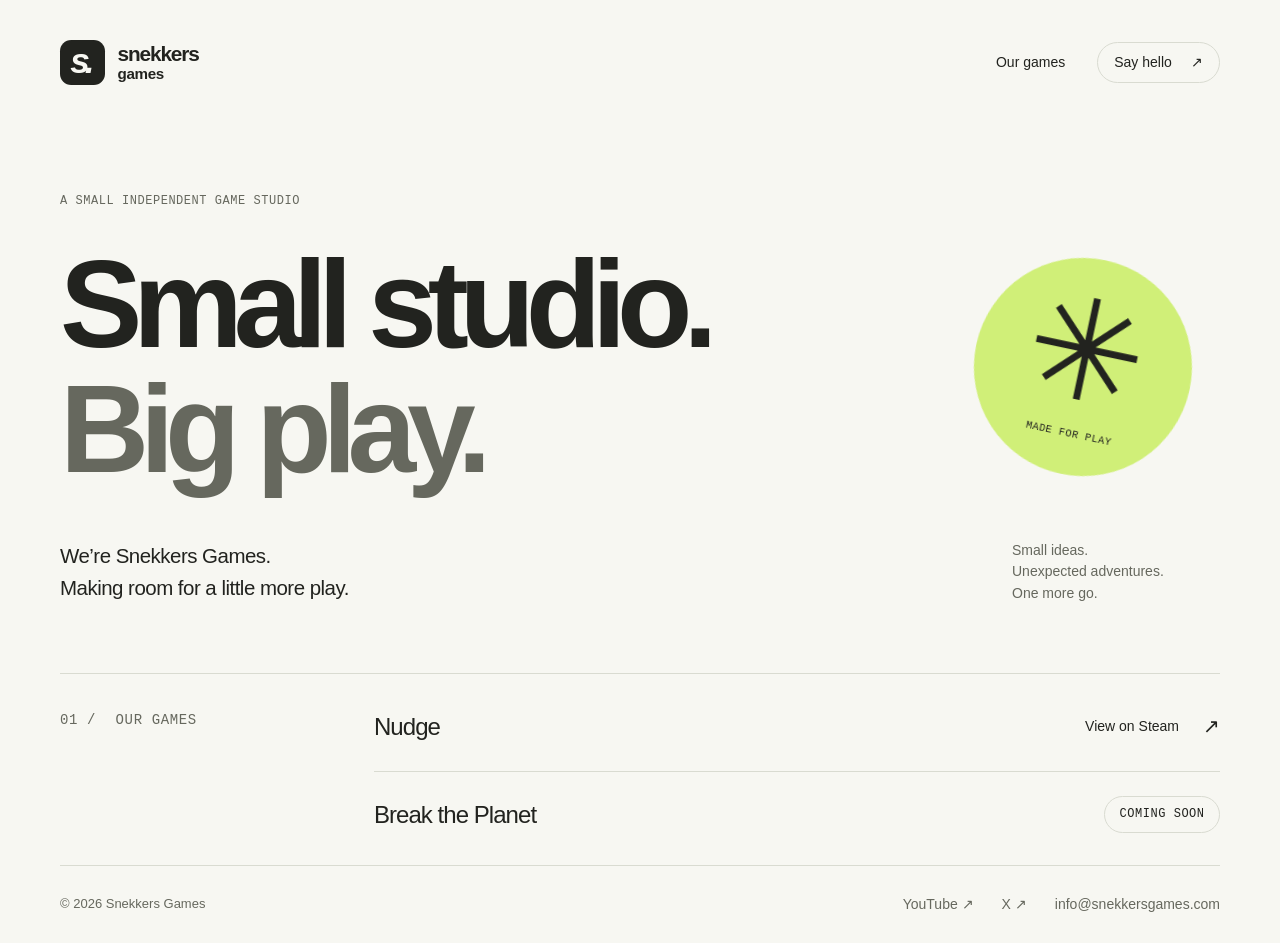
==== index.html @ 63e982f3 "Add Snekkers Games landing page" ====
<!doctype html>
<html lang="en">
  <head>
    <meta charset="utf-8" />
    <meta name="viewport" content="width=device-width, initial-scale=1" />
    <meta name="theme-color" content="#f7f7f2" />
    <meta name="description" content="Small studio. Big play. Meet Snekkers Games, the independent game studio behind Nudge and Break the Planet." />
    <link rel="canonical" href="https://snekkersgames.com/" />
    <meta property="og:type" content="website" />
    <meta property="og:site_name" content="Snekkers Games" />
    <meta property="og:title" content="Snekkers Games — Small studio. Big play." />
    <meta property="og:description" content="Meet the independent game studio behind Nudge and Break the Planet. Small studio. Big play." />
    <meta property="og:url" content="https://snekkersgames.com/" />
    <title>Snekkers Games — Small studio. Big play.</title>
    <link rel="icon" href="./assets/favicon.svg" type="image/svg+xml" />
    <link rel="stylesheet" href="./styles.css" />
  </head>
  <body>
    <a class="skip-link" href="#main">Skip to content</a>
    <div class="page-shell" id="top">
      <header class="site-header">
        <a class="brand" href="./" aria-label="Snekkers Games home">
          <span class="brand-symbol" aria-hidden="true">s.</span>
          <span class="brand-name">snekkers<span>games</span></span>
        </a>
        <nav class="site-nav" aria-label="Main navigation">
          <a href="#games">Our games</a>
          <a class="contact-link" href="mailto:info@snekkersgames.com">Say hello <span aria-hidden="true">↗</span></a>
        </nav>
      </header>

      <main id="main">
        <section class="hero" aria-labelledby="hero-title">
          <p class="eyebrow">A small independent game studio</p>
          <div class="hero-heading">
            <h1 id="hero-title">Small studio.<br /><span>Big play.</span></h1>
          </div>
          <div class="hero-bottom">
            <p class="intro">We’re Snekkers Games.<br />Making room for a little more play.</p>
            <div class="play-mark" aria-hidden="true">
              <span class="play-mark-symbol">✳</span>
              <span class="play-mark-text">Made for play</span>
            </div>
            <p class="studio-note">Small ideas.<br />Unexpected adventures.<br />One more go.</p>
          </div>
        </section>

        <section class="games" id="games" aria-labelledby="games-title">
          <h2 class="section-label" id="games-title"><span aria-hidden="true">01 /</span> Our games</h2>
          <div class="game-list">
            <article class="game">
              <h3>Nudge</h3>
              <a class="game-link" href="https://store.steampowered.com/app/4538110/Nudge/" aria-label="View Nudge on Steam">View on Steam <span aria-hidden="true">↗</span></a>
            </article>
            <article class="game">
              <h3>Break the Planet</h3>
              <span class="coming-soon">Coming soon</span>
            </article>
          </div>
        </section>
      </main>

      <footer class="site-footer">
        <p>© 2026 Snekkers Games</p>
        <nav class="footer-links" aria-label="Find Snekkers Games">
          <a href="https://www.youtube.com/@snekkersgames">YouTube <span aria-hidden="true">↗</span></a>
          <a href="https://x.com/SnekkersGames">X <span aria-hidden="true">↗</span></a>
          <a href="mailto:info@snekkersgames.com">info@snekkersgames.com</a>
        </nav>
      </footer>
    </div>
  </body>
</html>
---- styles.css ----
:root {
  color-scheme: light;
  --paper: #f7f7f2;
  --ink: #22231f;
  --muted: #66685e;
  --line: #d9dbd1;
  --accent: #d0ef78;
  font-family: "Helvetica Neue", Helvetica, Arial, sans-serif;
  color: var(--ink);
  background: var(--paper);
  font-synthesis: none;
  -webkit-font-smoothing: antialiased;
}

* { box-sizing: border-box; }
body { margin: 0; }
a { color: inherit; }
p, h1, h2, h3 { margin: 0; }
::selection { color: var(--ink); background: var(--accent); }

.page-shell {
  width: min(100% - 7.5rem, 87.5rem);
  min-height: 100svh;
  margin-inline: auto;
  display: flex;
  flex-direction: column;
}

.site-header {
  padding-block: 2.5rem;
  display: flex;
  align-items: center;
  justify-content: space-between;
  gap: 2rem;
}

.brand {
  display: inline-flex;
  align-items: center;
  gap: .8rem;
  text-decoration: none;
}

.brand-symbol {
  display: grid;
  width: 2.8rem;
  height: 2.8rem;
  place-items: center;
  padding-bottom: .2rem;
  border-radius: .7rem;
  color: var(--paper);
  background: var(--ink);
  font-size: 2.2rem;
  font-weight: 800;
  font-style: italic;
  letter-spacing: -.15em;
  text-indent: -.15em;
}

.brand-name { font-size: 1.3rem; font-weight: 750; letter-spacing: -.055em; line-height: .95; }
.brand-name span { display: block; font-size: .95rem; letter-spacing: -.025em; margin-top: .2rem; }
.site-nav { display: flex; gap: 2rem; align-items: center; font-size: .875rem; flex-wrap: wrap; }
.site-nav a { text-decoration: none; }
.site-nav a:hover { text-decoration: underline; text-underline-offset: .25rem; }
.contact-link { display: flex; gap: 1.2rem; padding: .7rem 1rem; border: 1px solid var(--line); border-radius: 2rem; }
main { flex: 1; }

.hero { display: grid; grid-template-columns: minmax(0, 1fr) auto; column-gap: 1rem; padding-block: clamp(3.5rem, 7.5vh, 6rem) 4.25rem; }
.eyebrow, .section-label, .coming-soon, .play-mark-text {
  font-family: "SFMono-Regular", Consolas, "Liberation Mono", monospace;
  font-size: .75rem;
  font-weight: 500;
  letter-spacing: .045em;
  line-height: 1.5;
  text-transform: uppercase;
}
.eyebrow { grid-column: 1 / -1; color: var(--muted); margin-bottom: 2rem; }
.hero-heading { display: contents; }
h1 {
  grid-area: 2 / 1;
  font-size: clamp(3rem, 9.65vw, 9.5rem);
  font-weight: 700;
  letter-spacing: -.075em;
  line-height: 1.01;
}
h1 > span { color: var(--muted); }

.play-mark {
  grid-area: 2 / 2;
  align-self: center;
  width: clamp(9.5rem, 17vw, 15rem);
  aspect-ratio: 1;
  flex-shrink: 0;
  margin-inline: 1.75rem;
  display: flex;
  flex-direction: column;
  align-items: center;
  justify-content: center;
  border-radius: 50%;
  background: var(--accent);
  transform: rotate(12deg);
  user-select: none;
}
.play-mark-symbol { font-family: Arial, sans-serif; font-size: clamp(6rem, 11vw, 10rem); line-height: 1; }
.play-mark-text { font-size: .65rem; margin-top: .3rem; margin-bottom: .5rem; }
.hero-bottom { display: contents; }
.intro { grid-area: 3 / 1; margin-top: 3rem; font-size: clamp(1.125rem, 1.6vw, 1.4rem); line-height: 1.55; letter-spacing: -.025em; }
.studio-note { grid-area: 3 / 2; align-self: end; justify-self: end; margin-top: 3rem; min-width: 13rem; color: var(--muted); font-size: .875rem; line-height: 1.55; }

.games {
  border-top: 1px solid var(--line);
  border-bottom: 1px solid var(--line);
  padding-block: .5rem;
  display: grid;
  grid-template-columns: 1fr 3fr;
  align-items: start;
  gap: 2rem;
}
.section-label { color: var(--muted); font-size: .875rem; padding-block: 1.75rem; }
.section-label > span { color: var(--muted); margin-right: .65rem; }
.game { display: flex; flex-wrap: wrap; justify-content: space-between; align-items: center; gap: 1rem 1.5rem; padding-block: 1.5rem; }
.game + .game { border-top: 1px solid var(--line); }
.game h3 { font-size: 1.5rem; font-weight: 500; line-height: 1.3; letter-spacing: -.04em; }
.game-link { display: flex; align-items: center; gap: 1.5rem; font-size: .875rem; text-decoration: none; padding-block: .65rem; }
.game-link:hover { text-decoration: underline; text-underline-offset: .3rem; }
.game-link > span { font-size: 1.25rem; line-height: 1; }
.coming-soon { font-size: .75rem; padding: .55rem .9rem; border: 1px solid var(--line); border-radius: 2rem; white-space: nowrap; }
.site-footer { display: flex; justify-content: space-between; gap: 1rem; padding-block: 1.75rem; color: var(--muted); font-size: .8125rem; line-height: 1.5; }
.footer-links { display: flex; align-items: center; flex-wrap: wrap; gap: 1.75rem; font-size: .875rem; }
.footer-links a { text-decoration: none; overflow-wrap: anywhere; }
.footer-links a:hover { color: var(--ink); text-decoration: underline; text-underline-offset: .25rem; }

.skip-link { position: absolute; top: 1rem; left: 1rem; z-index: 1; padding: .8rem 1rem; transform: translateY(-200%); background: var(--accent); border-radius: .3rem; }
.skip-link:focus { transform: translateY(0); }
a:focus-visible { outline: 2px solid var(--ink); outline-offset: 6px; border-radius: 3px; }

@media (min-width: 1500px) {
  .hero { padding-block: 6rem; }
  .intro, .studio-note { margin-top: 4rem; }
}

@media (max-width: 900px) {
  .page-shell { width: calc(100% - 4rem); }
  .play-mark { margin-inline: 0; width: 9rem; }
  .play-mark-symbol { font-size: 6rem; }
  .play-mark-text { font-size: .6rem; }
  .studio-note { min-width: 9rem; }
  .games { grid-template-columns: 1fr; gap: 0; }
  .section-label { padding-block: 1.25rem .5rem; }
  .site-footer { flex-wrap: wrap; }
}

@media (max-width: 600px) {
  .page-shell { width: calc(100% - 2.5rem); }
  .site-header { padding-block: 1.75rem; gap: 1rem; flex-wrap: wrap; }
  .site-nav { gap: 1rem; }
  .site-nav a { white-space: nowrap; }
  .contact-link { padding: .6rem .8rem; gap: .5rem; }
  .hero { display: block; padding-block: 3.3rem 2.5rem; }
  .eyebrow { font-size: .75rem; margin-bottom: 1.8rem; }
  h1 { font-size: clamp(2.75rem, 13.5vw, 4.7rem); }
  .hero-heading { display: block; }
  .play-mark { position: static; width: clamp(4rem, 24vw, 6rem); margin: 0; }
  .play-mark-symbol { font-size: min(3.75rem, 16vw); }
  .play-mark-text { font-size: .45rem; margin-top: .15rem; margin-bottom: .2rem; }
  .hero-bottom { display: flex; flex-wrap: wrap; align-items: center; gap: 1.5rem 1rem; margin-top: 2rem; }
  .intro { flex: 1 1 10rem; margin-top: 0; font-size: 1rem; line-height: 1.6; }
  .studio-note { display: none; }
  .games { padding-block: .5rem; }
  .game { gap: 1rem; }
  .game h3 { font-size: 1.25rem; }
  .game-link { gap: .6rem; }
  .coming-soon { padding: .45rem .7rem; font-size: .75rem; }
  .site-footer { font-size: .75rem; padding-block: 1.5rem; gap: 1.25rem; flex-direction: column-reverse; }
  .footer-links { gap: 1rem 1.5rem; }
}

@media (max-width: 370px) {
  .site-nav { gap: .75rem; }
  .contact-link { padding: 0; border: 0; }
  .contact-link > span { display: none; }
  .brand { gap: .5rem; }
  .brand-name { font-size: 1.125rem; }
}

@media (prefers-reduced-motion: no-preference) {
  .play-mark { animation: settle-in .7s cubic-bezier(.16, 1, .3, 1) both; }
  @keyframes settle-in { from { transform: rotate(-15deg) scale(.85); opacity: 0; } to { transform: rotate(12deg) scale(1); opacity: 1; } }
}
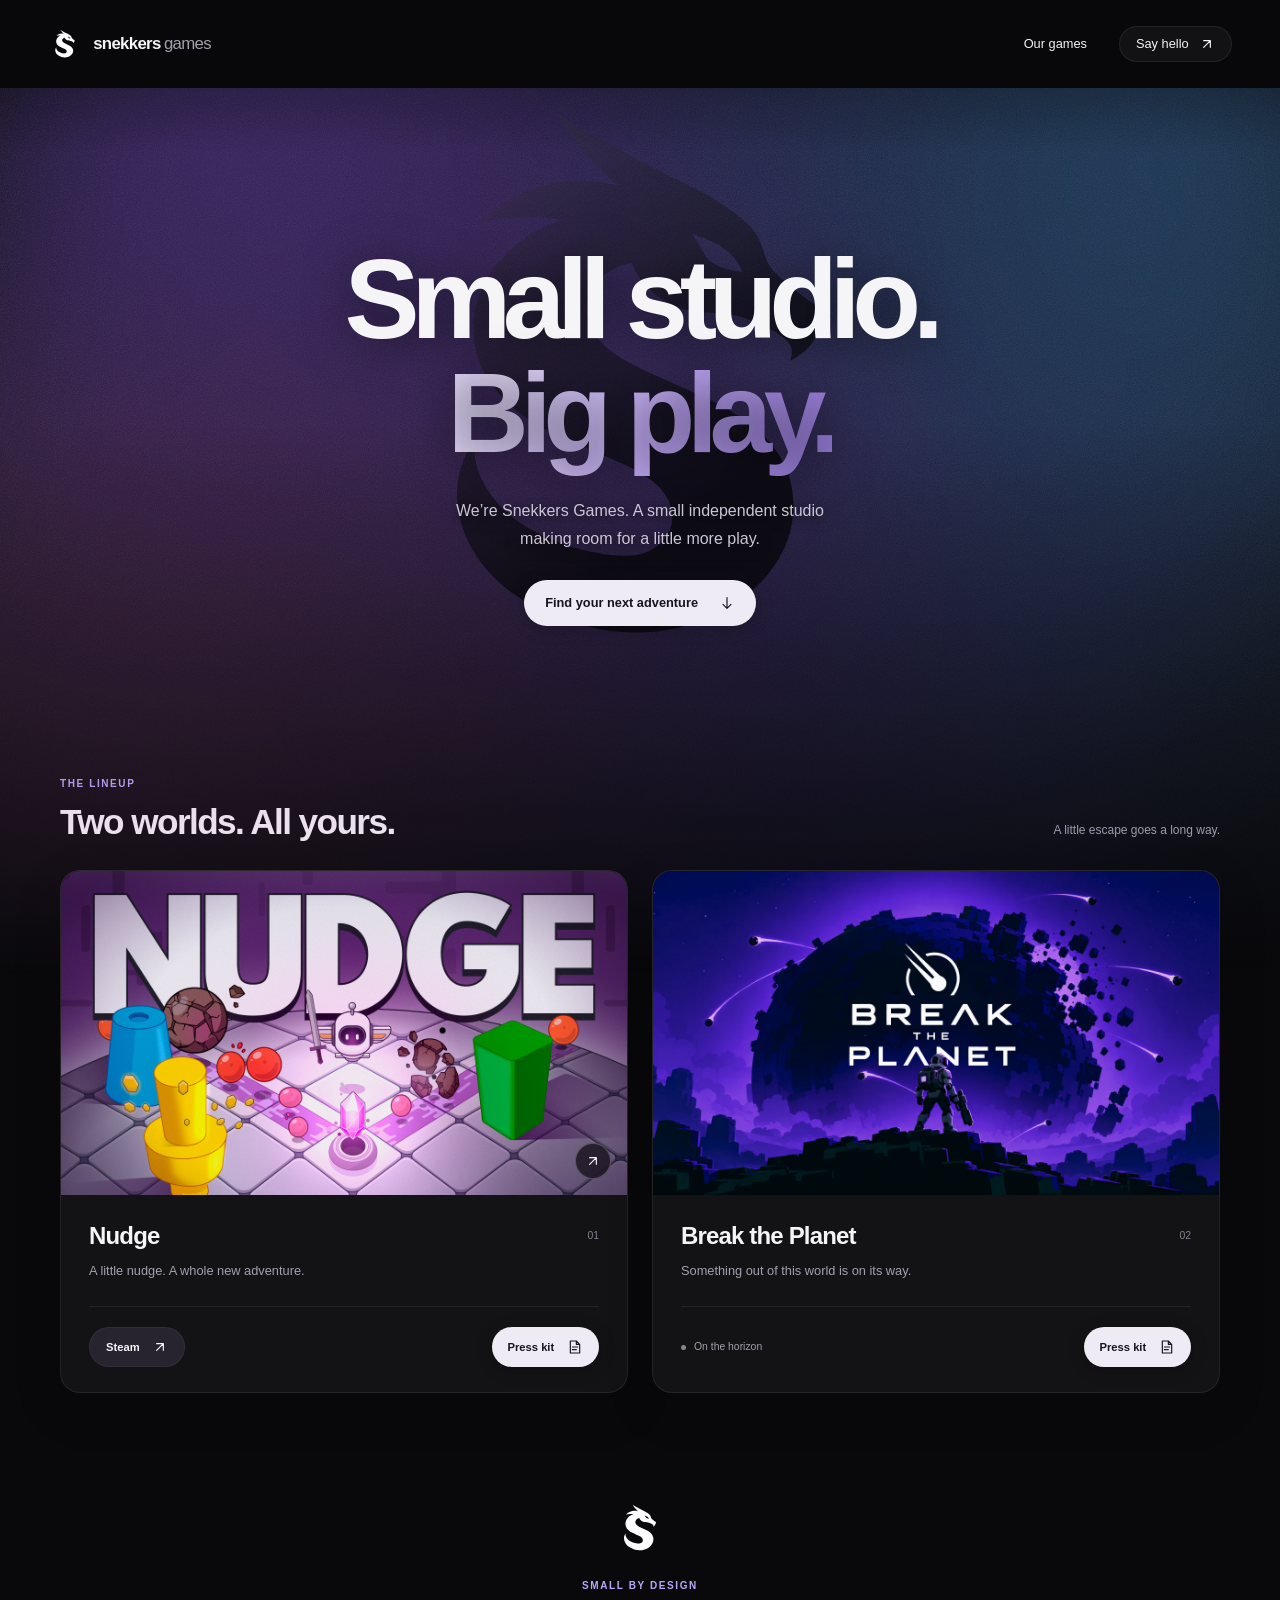
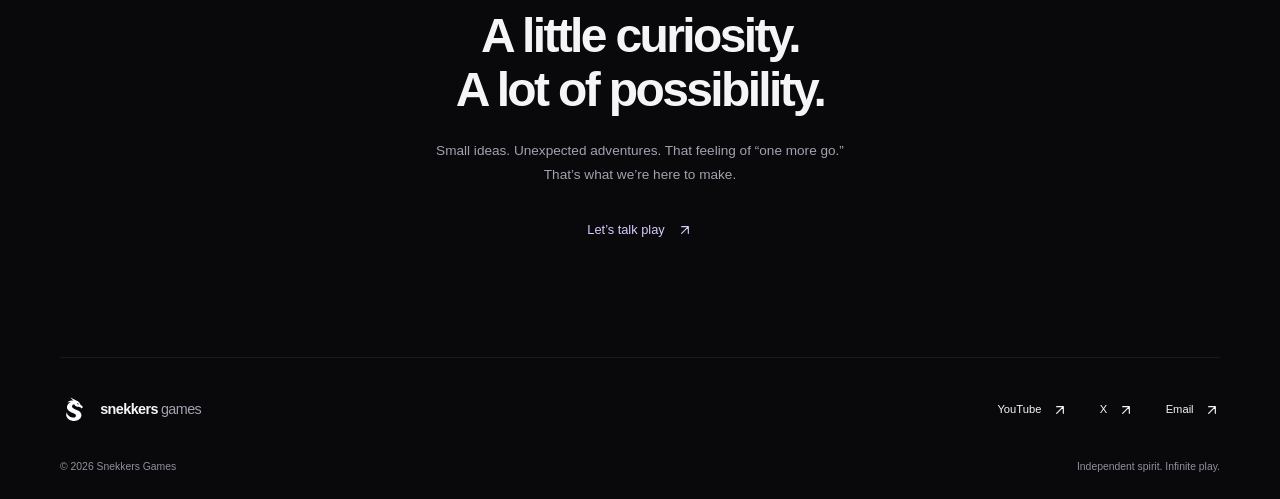
==== commit 8482d6ba: "Redesign site and add game press kits" ====
--- a/index.html
+++ b/index.html
@@ -3,71 +3,50 @@
   <head>
     <meta charset="utf-8" />
     <meta name="viewport" content="width=device-width, initial-scale=1" />
-    <meta name="theme-color" content="#f7f7f2" />
+    <meta name="theme-color" content="#09090c" />
+    <meta name="color-scheme" content="dark" />
     <meta name="description" content="Small studio. Big play. Meet Snekkers Games, the independent game studio behind Nudge and Break the Planet." />
     <link rel="canonical" href="https://snekkersgames.com/" />
     <meta property="og:type" content="website" />
     <meta property="og:site_name" content="Snekkers Games" />
     <meta property="og:title" content="Snekkers Games — Small studio. Big play." />
-    <meta property="og:description" content="Meet the independent game studio behind Nudge and Break the Planet. Small studio. Big play." />
+    <meta property="og:description" content="Two worlds. One independent spirit. Discover Nudge and Break the Planet." />
     <meta property="og:url" content="https://snekkersgames.com/" />
+    <meta property="og:image" content="https://snekkersgames.com/assets/nudge.png" />
     <title>Snekkers Games — Small studio. Big play.</title>
     <link rel="icon" href="./assets/favicon.svg" type="image/svg+xml" />
     <link rel="stylesheet" href="./styles.css" />
   </head>
   <body>
     <a class="skip-link" href="#main">Skip to content</a>
-    <div class="page-shell" id="top">
-      <header class="site-header">
-        <a class="brand" href="./" aria-label="Snekkers Games home">
-          <span class="brand-symbol" aria-hidden="true">s.</span>
-          <span class="brand-name">snekkers<span>games</span></span>
-        </a>
-        <nav class="site-nav" aria-label="Main navigation">
-          <a href="#games">Our games</a>
-          <a class="contact-link" href="mailto:info@snekkersgames.com">Say hello <span aria-hidden="true">↗</span></a>
-        </nav>
-      </header>
-
-      <main id="main">
-        <section class="hero" aria-labelledby="hero-title">
-          <p class="eyebrow">A small independent game studio</p>
-          <div class="hero-heading">
-            <h1 id="hero-title">Small studio.<br /><span>Big play.</span></h1>
-          </div>
-          <div class="hero-bottom">
-            <p class="intro">We’re Snekkers Games.<br />Making room for a little more play.</p>
-            <div class="play-mark" aria-hidden="true">
-              <span class="play-mark-symbol">✳</span>
-              <span class="play-mark-text">Made for play</span>
-            </div>
-            <p class="studio-note">Small ideas.<br />Unexpected adventures.<br />One more go.</p>
-          </div>
-        </section>
-
-        <section class="games" id="games" aria-labelledby="games-title">
-          <h2 class="section-label" id="games-title"><span aria-hidden="true">01 /</span> Our games</h2>
-          <div class="game-list">
-            <article class="game">
-              <h3>Nudge</h3>
-              <a class="game-link" href="https://store.steampowered.com/app/4538110/Nudge/" aria-label="View Nudge on Steam">View on Steam <span aria-hidden="true">↗</span></a>
-            </article>
-            <article class="game">
-              <h3>Break the Planet</h3>
-              <span class="coming-soon">Coming soon</span>
-            </article>
-          </div>
-        </section>
-      </main>
-
-      <footer class="site-footer">
-        <p>© 2026 Snekkers Games</p>
-        <nav class="footer-links" aria-label="Find Snekkers Games">
-          <a href="https://www.youtube.com/@snekkersgames">YouTube <span aria-hidden="true">↗</span></a>
-          <a href="https://x.com/SnekkersGames">X <span aria-hidden="true">↗</span></a>
-          <a href="mailto:info@snekkersgames.com">info@snekkersgames.com</a>
-        </nav>
-      </footer>
-    </div>
+    <header class="site-header">
+      <div class="header-inner">
+        <a class="brand" href="#top" aria-label="Snekkers Games home"><img class="brand-symbol" src="./assets/logo.svg" alt="" width="34" height="34" /><span>snekkers<span class="brand-light">games</span></span></a>
+        <nav aria-label="Main navigation"><a href="#games">Our games</a><a class="contact-link" href="mailto:info@snekkersgames.com">Say hello <svg class="icon" viewBox="0 0 24 24" fill="none" stroke="currentColor" stroke-width="1.75" stroke-linecap="round" stroke-linejoin="round" aria-hidden="true" focusable="false"><path d="M7 17 17 7M7 7h10v10" /></svg></a></nav>
+      </div>
+    </header>
+    <main id="main">
+      <section class="hero container" id="top" aria-labelledby="hero-title">
+        <div class="hero-atmosphere" aria-hidden="true"><div class="hero-flow"><span></span><span></span><span></span></div><div class="hero-emblem"></div></div>
+        <h1 id="hero-title">Small studio.<br /><span>Big play.</span></h1>
+        <p class="hero-description">We’re Snekkers Games. A small independent studio<br class="desktop-break" /> making room for a little more play.</p>
+        <a class="button primary-button" href="#games">Find your next adventure <svg class="icon" viewBox="0 0 24 24" fill="none" stroke="currentColor" stroke-width="1.75" stroke-linecap="round" stroke-linejoin="round" aria-hidden="true" focusable="false"><path d="M12 4v16m-6-6 6 6 6-6" /></svg></a>
+      </section>
+      <section class="games container" id="games" aria-labelledby="games-title">
+        <div class="section-heading"><div><p class="eyebrow section-eyebrow">THE LINEUP</p><h2 id="games-title">Two worlds. All yours.</h2></div><span class="collection-note">A little escape goes a long way.</span></div>
+        <div class="game-grid">
+          <article class="game-card nudge">
+            <a class="artwork-link" href="https://store.steampowered.com/app/4538110/Nudge/" aria-label="Discover Nudge on Steam"><img src="./assets/nudge.png" alt="Nudge artwork: a tiny sword-wielding robot, colorful obstacles, and a glowing pink crystal." width="1232" height="706" fetchpriority="high" /><span class="artwork-arrow" aria-hidden="true"><svg class="icon" viewBox="0 0 24 24" fill="none" stroke="currentColor" stroke-width="1.75" stroke-linecap="round" stroke-linejoin="round" aria-hidden="true" focusable="false"><path d="M7 17 17 7M7 7h10v10" /></svg></span></a>
+            <div class="game-details"><div class="game-title-row"><h3>Nudge</h3><span class="game-index" aria-hidden="true">01</span></div><p>A little nudge. A whole new adventure.</p><div class="game-bottom game-actions"><a class="button game-button" href="https://store.steampowered.com/app/4538110/Nudge/">Steam <svg class="icon" viewBox="0 0 24 24" fill="none" stroke="currentColor" stroke-width="1.75" stroke-linecap="round" stroke-linejoin="round" aria-hidden="true" focusable="false"><path d="M7 17 17 7M7 7h10v10" /></svg></a><a class="button primary-button press-kit-button" href="./press-kit/nudge/">Press kit <svg class="icon" viewBox="0 0 24 24" fill="none" stroke="currentColor" stroke-width="1.75" stroke-linecap="round" stroke-linejoin="round" aria-hidden="true" focusable="false"><path d="M14 3H5v18h14V8l-5-5ZM14 3v5h5M8 12h8M8 16h6" /></svg></a></div></div>
+          </article>
+          <article class="game-card planet">
+            <div class="game-artwork"><img src="./assets/break-the-planet.png" alt="Break the Planet artwork: an astronaut faces a vast crumbling planet illuminated by violet meteors." width="1232" height="706" /></div>
+            <div class="game-details"><div class="game-title-row"><h3>Break the Planet</h3><span class="game-index" aria-hidden="true">02</span></div><p>Something out of this world is on its way.</p><div class="game-bottom"><span class="game-status muted"><span class="status-dot" aria-hidden="true"></span> On the horizon</span><a class="button primary-button press-kit-button" href="./press-kit/break-the-planet/">Press kit <svg class="icon" viewBox="0 0 24 24" fill="none" stroke="currentColor" stroke-width="1.75" stroke-linecap="round" stroke-linejoin="round" aria-hidden="true" focusable="false"><path d="M14 3H5v18h14V8l-5-5ZM14 3v5h5M8 12h8M8 16h6" /></svg></a></div></div>
+          </article>
+        </div>
+      </section>
+      <section class="studio container" aria-labelledby="studio-title"><div class="studio-mark" aria-hidden="true"><img src="./assets/logo.svg" alt="" width="56" height="56" /></div><p class="eyebrow section-eyebrow">SMALL BY DESIGN</p><h2 id="studio-title">A little curiosity.<br />A lot of possibility.</h2><p>Small ideas. Unexpected adventures. That feeling of “one more go.”<br class="desktop-break" /> That’s what we’re here to make.</p><a class="text-link" href="mailto:info@snekkersgames.com">Let’s talk play <svg class="icon" viewBox="0 0 24 24" fill="none" stroke="currentColor" stroke-width="1.75" stroke-linecap="round" stroke-linejoin="round" aria-hidden="true" focusable="false"><path d="M7 17 17 7M7 7h10v10" /></svg></a></section>
+    </main>
+    <footer class="site-footer container"><div class="footer-main"><a class="brand" href="#top" aria-label="Snekkers Games home"><img class="brand-symbol" src="./assets/logo.svg" alt="" width="34" height="34" /><span>snekkers<span class="brand-light">games</span></span></a><nav aria-label="Find Snekkers Games"><a href="https://www.youtube.com/@snekkersgames">YouTube <svg class="icon" viewBox="0 0 24 24" fill="none" stroke="currentColor" stroke-width="1.75" stroke-linecap="round" stroke-linejoin="round" aria-hidden="true" focusable="false"><path d="M7 17 17 7M7 7h10v10" /></svg></a><a href="https://x.com/SnekkersGames">X <svg class="icon" viewBox="0 0 24 24" fill="none" stroke="currentColor" stroke-width="1.75" stroke-linecap="round" stroke-linejoin="round" aria-hidden="true" focusable="false"><path d="M7 17 17 7M7 7h10v10" /></svg></a><a href="mailto:info@snekkersgames.com">Email <svg class="icon" viewBox="0 0 24 24" fill="none" stroke="currentColor" stroke-width="1.75" stroke-linecap="round" stroke-linejoin="round" aria-hidden="true" focusable="false"><path d="M7 17 17 7M7 7h10v10" /></svg></a></nav></div><div class="footer-bottom"><p>© 2026 Snekkers Games</p><p>Independent spirit. Infinite play.</p></div></footer>
   </body>
 </html>
--- a/styles.css
+++ b/styles.css
@@ -1,189 +1,40 @@
-:root {
-  color-scheme: light;
-  --paper: #f7f7f2;
-  --ink: #22231f;
-  --muted: #66685e;
-  --line: #d9dbd1;
-  --accent: #d0ef78;
-  font-family: "Helvetica Neue", Helvetica, Arial, sans-serif;
-  color: var(--ink);
-  background: var(--paper);
-  font-synthesis: none;
-  -webkit-font-smoothing: antialiased;
-}
+:root{color-scheme:dark;--background:#09090c;--surface:#131316;--text:#f5f4f7;--muted:#a3a1ad;--accent:#bba7fa;--line:#ffffff12;font:100%/1.5 -apple-system,BlinkMacSystemFont,"Segoe UI",sans-serif;font-optical-sizing:auto;background:var(--background);color:var(--text)}
+*{box-sizing:border-box}html{scroll-behavior:smooth;scroll-padding-top:7rem}body{margin:0}a{color:inherit;text-decoration:none;-webkit-tap-highlight-color:transparent;touch-action:manipulation}button,a{outline-offset:6px}a:focus-visible{outline:2px solid var(--accent)}::selection{background:#bba7fa;color:#09090c}p,h1,h2,h3{margin:0}img{display:block;width:100%;height:auto}.container{width:min(1160px,calc(100% - 6rem));margin-inline:auto}.skip-link{position:fixed;top:1rem;left:1rem;z-index:10;background:var(--text);color:var(--background);padding:.8rem 1.2rem;border-radius:1rem;transform:translateY(-200%)}.skip-link:focus{transform:translateY(0)}
+.site-header{position:sticky;top:0;z-index:5;background:#09090cd9;backdrop-filter:blur(24px) saturate(140%);-webkit-backdrop-filter:blur(24px) saturate(140%)}.header-inner{width:min(1280px,calc(100% - 6rem));margin:auto;min-height:88px;display:flex;align-items:center;justify-content:space-between;gap:2rem}.brand{display:inline-flex;align-items:center;gap:.7rem;font-size:1.05rem;font-weight:650;letter-spacing:-.04em}.brand-symbol{display:block;width:34px;height:34px;object-fit:contain;flex-shrink:0}.brand-light{font-weight:400;color:var(--muted);margin-left:.2em}.site-header nav,.site-footer nav{display:flex;align-items:center;gap:2rem;font-size:.8rem;font-weight:500}.site-header nav>a,.site-footer nav>a{min-height:44px;display:inline-flex;align-items:center;gap:.65rem;transition:color .18s}.site-header nav>a:hover,.site-footer nav>a:hover{color:var(--accent)}.site-header nav .contact-link{min-height:36px;padding:.4rem 1rem;background:#ffffff0b;border:1px solid #ffffff12;border-radius:99px}
+.hero{text-align:center;position:relative;padding:83px 0 72px;isolation:isolate}.hero:before{content:"";position:absolute;z-index:-1;inset:-50px -25px -20px;background:radial-gradient(ellipse at 50% 35%,#7550ba16,transparent 62%);pointer-events:none}.eyebrow{font-size:.75rem;letter-spacing:.035em;font-weight:500;color:var(--muted);display:flex;align-items:center;justify-content:center;gap:.6rem}.status-dot{height:6px;width:6px;border-radius:50%;background:var(--accent);display:inline-block;flex-shrink:0}.hero h1{font-size:clamp(4.5rem,8.8vw,7.75rem);letter-spacing:-.075em;line-height:1.01;font-weight:650;margin:25px 0 26px}.hero h1 span{background:linear-gradient(110deg,#e4dafb 15%,#bba2f2 60%,#8f73d0);background-clip:text;-webkit-background-clip:text;color:transparent}.hero-description{font-size:1rem;line-height:1.75;color:var(--muted)}.button{display:inline-flex;align-items:center;justify-content:center;gap:1.3rem;min-height:46px;padding:.7rem 1.3rem;border-radius:99px;font-size:.8rem;font-weight:600;transition:transform .2s ease,background .2s ease,box-shadow .2s ease}.button:active,.contact-link:active{transform:scale(.97);transition-duration:80ms}.primary-button{margin-top:27px;background:#eeebf4;color:#17131f;box-shadow:0 3px 18px #0003}.primary-button:hover{background:#dcd0f5;box-shadow:0 3px 25px #a488e222}.hero-footnote{margin-top:31px;color:#92909d;font-size:.65rem;display:flex;justify-content:center;align-items:center;gap:.5rem}.icon{display:block;width:1rem;height:1rem;flex-shrink:0}.tiny-star{color:var(--accent)}
+.games{padding-top:40px;scroll-margin-top:1rem}.section-heading{display:flex;align-items:flex-end;justify-content:space-between;gap:1rem;margin-bottom:27px}.section-eyebrow{font-size:.625rem;letter-spacing:.16em;color:var(--accent);justify-content:flex-start;font-weight:650;margin-bottom:10px}.section-heading h2{font-size:clamp(1.7rem,3vw,2.2rem);font-weight:550;letter-spacing:-.045em;line-height:1.2}.collection-note{font-size:.75rem;color:var(--muted);padding-bottom:4px}.game-grid{display:grid;grid-template-columns:1fr 1fr;gap:24px}.game-card{overflow:hidden;border-radius:20px;background:var(--surface);border:1px solid var(--line);box-shadow:0 15px 50px #0002}.artwork-link,.game-artwork{display:block;position:relative;overflow:hidden;aspect-ratio:1232/706;background:#211235}.artwork-link img{transition:transform .5s cubic-bezier(.2,.65,.3,1)}.artwork-link:hover img{transform:scale(1.025)}.artwork-link:active img{transform:scale(1.01)}.artwork-link:focus-visible{outline-offset:-5px}.artwork-arrow{position:absolute;bottom:16px;right:16px;display:grid;place-items:center;width:36px;height:36px;background:#18121dcc;backdrop-filter:blur(12px);border:1px solid #ffffff3a;border-radius:50%;font-size:1.2rem}.game-details{padding:26px 28px 25px}.game-title-row{display:flex;align-items:center;justify-content:space-between;gap:1rem}.game-title-row h3{font-size:1.5rem;font-weight:550;line-height:1.25;letter-spacing:-.035em}.game-index{color:#85818e;font-size:.65rem;font-variant-numeric:tabular-nums}.game-details>p{color:var(--muted);font-size:.8rem;margin-top:10px}.game-bottom{display:flex;align-items:center;justify-content:space-between;gap:1rem;border-top:1px solid var(--line);margin-top:26px;padding-top:20px}.game-status{font-size:.65rem;color:#c0b7d4;display:flex;align-items:center;gap:.5rem}.game-status .status-dot{width:5px;height:5px}.game-status.muted{color:var(--muted)}.muted .status-dot{background:#88838f}.game-button{background:#28242f;border:1px solid #ffffff0c;min-height:40px;font-size:.7rem;padding:.6rem 1rem;gap:.8rem}.game-button:hover{background:#3b314d}.coming-soon{font-size:.7rem;border:1px solid #ffffff17;color:#bcb9c4;min-height:40px;display:inline-flex;align-items:center;padding:.6rem 1rem;border-radius:99px}
+.studio{text-align:center;padding:107px 0 105px}.studio-mark{display:flex;justify-content:center;color:var(--accent);margin-bottom:22px}.studio-mark .icon{width:2.8rem;height:2.8rem}.studio .eyebrow{justify-content:center}.studio h2{font-size:clamp(2rem,4vw,3rem);letter-spacing:-.055em;line-height:1.12;font-weight:550;margin-top:16px}.studio>p:not(.eyebrow){margin-top:22px;color:var(--muted);font-size:.85rem;line-height:1.8}.text-link{display:inline-flex;align-items:center;gap:.75rem;min-height:44px;color:#d8c8fd;font-size:.8rem;margin-top:20px}.text-link:hover{color:white}.site-footer{border-top:1px solid var(--line);padding:30px 0 25px}.footer-main,.footer-bottom{display:flex;align-items:center;justify-content:space-between;gap:1rem}.footer-bottom{margin-top:27px;color:#92909d;font-size:.65rem}.site-footer .brand{font-size:.9rem}.site-footer .brand-symbol{height:29px;width:29px}.site-footer nav{font-size:.7rem}
+@media(min-width:1600px){.hero{padding-top:100px;padding-bottom:90px}}
+@media(max-width:850px){.container,.header-inner{width:calc(100% - 3rem)}.hero{padding-top:70px}.game-grid{gap:18px}.game-details{padding:22px 20px}.game-bottom{align-items:flex-start;flex-direction:column;gap:16px}.collection-note{display:none}.game-title-row h3{font-size:1.3rem}}
+@media(max-width:600px){.container,.header-inner{width:calc(100% - 2.5rem)}.header-inner{min-height:76px;gap:1rem}.brand{font-size:.9rem;gap:.5rem}.brand-symbol{width:30px;height:30px}.site-header nav{gap:1rem;font-size:.7rem}.site-header nav .contact-link{padding:.4rem .8rem}.hero{padding:59px 0 53px}.hero h1{font-size:clamp(3.7rem,15vw,5.5rem);margin-top:24px}.hero .eyebrow{font-size:.62rem}.hero-description{font-size:.9rem}.desktop-break{display:none}.hero-footnote{font-size:.6rem}.games{padding-top:24px}.section-heading{margin-bottom:22px}.game-grid{grid-template-columns:1fr;gap:24px}.game-details{padding:23px}.game-title-row h3{font-size:1.45rem}.game-bottom{flex-direction:row;align-items:center}.studio{padding:75px 0}.studio>p:not(.eyebrow){max-width:320px;margin-inline:auto}.footer-main{align-items:flex-start;flex-direction:column;gap:15px}.site-footer nav{gap:1.5rem}.footer-bottom{align-items:flex-start;flex-direction:column;gap:8px;margin-top:20px}}
+@media(max-width:360px){.site-header nav{gap:.6rem}.site-header nav .contact-link{padding:.4rem .6rem}.brand-light{display:none}.game-details{padding:20px}.game-bottom{gap:.5rem}.game-status{font-size:.6rem}}
+@media(prefers-reduced-motion:reduce){html{scroll-behavior:auto}*,*:before,*:after{transition:none!important}.artwork-link:hover img,.artwork-link:active img,.button:active,.contact-link:active{transform:none}}
+@media(prefers-reduced-transparency:reduce){.site-header{background:#09090c;backdrop-filter:none;-webkit-backdrop-filter:none}.artwork-arrow{background:#18121d;backdrop-filter:none}}
+@media(prefers-contrast:more){:root{--muted:#d3d0dc;--line:#ffffff60}.site-header{background:#09090c}.game-status,.game-index,.hero-footnote,.footer-bottom{color:#d3d0dc}.button,.coming-soon{border:1px solid currentColor}}
+/* Keep decorative light within the viewport and allow enlarged text to reflow. */
+main{overflow:clip}.header-inner,.site-header nav,.game-bottom{flex-wrap:wrap}.header-inner{padding-block:12px}.game-title-row h3{overflow-wrap:anywhere}.game-card{min-width:0}
+@media(max-width:600px){.hero h1{font-size:clamp(3rem,15vw,5.5rem)}}
+.site-footer nav{flex-wrap:wrap}
 
-* { box-sizing: border-box; }
-body { margin: 0; }
-a { color: inherit; }
-p, h1, h2, h3 { margin: 0; }
-::selection { color: var(--ink); background: var(--accent); }
+.game-bottom.game-actions{justify-content:space-between;flex-direction:row;align-items:center;gap:.65rem}
 
-.page-shell {
-  width: min(100% - 7.5rem, 87.5rem);
-  min-height: 100svh;
-  margin-inline: auto;
-  display: flex;
-  flex-direction: column;
-}
+.studio-mark img{width:56px;height:56px;object-fit:contain}.game-bottom .press-kit-button{margin:0 0 0 auto;min-height:40px;padding:.6rem 1rem;font-size:.7rem;gap:.8rem}
 
-.site-header {
-  padding-block: 2.5rem;
-  display: flex;
-  align-items: center;
-  justify-content: space-between;
-  gap: 2rem;
-}
+/* Flowing light behind the studio silhouette. */
+.hero{padding-top:130px;padding-bottom:110px}
+.hero:before{display:none}
+.hero-atmosphere{position:absolute;inset:-180px calc(50% - 50vw) -240px;z-index:-1;pointer-events:none;overflow:hidden;mask-image:linear-gradient(to bottom,transparent,#000 23%,#000 48%,transparent 100%);-webkit-mask-image:linear-gradient(to bottom,transparent,#000 23%,#000 48%,transparent 100%)}
+.hero-flow{position:absolute;inset:-50%;filter:blur(85px);opacity:.46}
+.hero-flow span{position:absolute;left:22%;top:9%;width:55%;height:80%;border-radius:38% 62% 71% 29% / 61% 32% 68% 39%;background:radial-gradient(ellipse at 25% 35%,#744ad6 0%,transparent 53%),radial-gradient(ellipse at 72% 68%,#59359cb0,transparent 62%);animation:flow-violet 12s ease-in-out infinite alternate;will-change:transform}
+.hero-flow span:nth-child(2){left:40%;top:20%;width:43%;height:67%;border-radius:64% 36% 28% 72% / 35% 68% 32% 65%;background:radial-gradient(ellipse at 70% 25%,#3475b5 0%,transparent 56%),radial-gradient(ellipse at 28% 70%,#343aa990,transparent 62%);animation:flow-blue 15s ease-in-out infinite alternate;animation-delay:-9s}
+.hero-flow span:nth-child(3){left:14%;top:32%;width:48%;height:58%;border-radius:29% 71% 57% 43% / 70% 42% 58% 30%;background:radial-gradient(ellipse at 32% 65%,#9d478f 0%,transparent 54%),radial-gradient(ellipse at 78% 28%,#68369590,transparent 59%);animation:flow-rose 14s ease-in-out infinite alternate;animation-delay:-13s}
+.hero-emblem{position:absolute;width:clamp(390px,50vw,660px);aspect-ratio:1;left:50%;top:44%;transform:translate(-50%,-50%);background:linear-gradient(145deg,#e0cbff1c,#08080dd9 65%);mask:url('./assets/logo.svg') center/contain no-repeat;-webkit-mask:url('./assets/logo.svg') center/contain no-repeat}
+.hero h1{position:relative;text-shadow:0 4px 45px #09090c88}.hero-description{position:relative;color:#cbc5d6;text-shadow:0 2px 15px #09090c}
+@keyframes flow-violet{0%{transform:translate(-36%,-20%) scale(.88) rotate(-20deg)}50%{transform:translate(20%,28%) scale(1.12) rotate(10deg)}100%{transform:translate(50%,-18%) scale(.96) rotate(35deg)}}
+@keyframes flow-blue{0%{transform:translate(36%,-30%) scale(.9)}50%{transform:translate(-40%,28%) scale(1.15)}100%{transform:translate(-65%,-26%) scale(1.05)}}
+@keyframes flow-rose{0%{transform:translate(-25%,30%) scale(1.05)}50%{transform:translate(45%,-40%) scale(.85)}100%{transform:translate(75%,18%) scale(1.2)}}
+@media(max-width:600px){.hero{padding-top:100px;padding-bottom:88px}.hero-emblem{width:420px;top:39%}.hero-flow{filter:blur(55px);opacity:.4}.hero-flow span{width:80%;left:5%}}
+@media(prefers-reduced-motion:reduce){.hero-flow span{animation:none;will-change:auto}}
+@media(prefers-contrast:more){.hero-atmosphere{display:none}.hero-description{color:var(--text)}}
 
-.brand {
-  display: inline-flex;
-  align-items: center;
-  gap: .8rem;
-  text-decoration: none;
-}
-
-.brand-symbol {
-  display: grid;
-  width: 2.8rem;
-  height: 2.8rem;
-  place-items: center;
-  padding-bottom: .2rem;
-  border-radius: .7rem;
-  color: var(--paper);
-  background: var(--ink);
-  font-size: 2.2rem;
-  font-weight: 800;
-  font-style: italic;
-  letter-spacing: -.15em;
-  text-indent: -.15em;
-}
-
-.brand-name { font-size: 1.3rem; font-weight: 750; letter-spacing: -.055em; line-height: .95; }
-.brand-name span { display: block; font-size: .95rem; letter-spacing: -.025em; margin-top: .2rem; }
-.site-nav { display: flex; gap: 2rem; align-items: center; font-size: .875rem; flex-wrap: wrap; }
-.site-nav a { text-decoration: none; }
-.site-nav a:hover { text-decoration: underline; text-underline-offset: .25rem; }
-.contact-link { display: flex; gap: 1.2rem; padding: .7rem 1rem; border: 1px solid var(--line); border-radius: 2rem; }
-main { flex: 1; }
-
-.hero { display: grid; grid-template-columns: minmax(0, 1fr) auto; column-gap: 1rem; padding-block: clamp(3.5rem, 7.5vh, 6rem) 4.25rem; }
-.eyebrow, .section-label, .coming-soon, .play-mark-text {
-  font-family: "SFMono-Regular", Consolas, "Liberation Mono", monospace;
-  font-size: .75rem;
-  font-weight: 500;
-  letter-spacing: .045em;
-  line-height: 1.5;
-  text-transform: uppercase;
-}
-.eyebrow { grid-column: 1 / -1; color: var(--muted); margin-bottom: 2rem; }
-.hero-heading { display: contents; }
-h1 {
-  grid-area: 2 / 1;
-  font-size: clamp(3rem, 9.65vw, 9.5rem);
-  font-weight: 700;
-  letter-spacing: -.075em;
-  line-height: 1.01;
-}
-h1 > span { color: var(--muted); }
-
-.play-mark {
-  grid-area: 2 / 2;
-  align-self: center;
-  width: clamp(9.5rem, 17vw, 15rem);
-  aspect-ratio: 1;
-  flex-shrink: 0;
-  margin-inline: 1.75rem;
-  display: flex;
-  flex-direction: column;
-  align-items: center;
-  justify-content: center;
-  border-radius: 50%;
-  background: var(--accent);
-  transform: rotate(12deg);
-  user-select: none;
-}
-.play-mark-symbol { font-family: Arial, sans-serif; font-size: clamp(6rem, 11vw, 10rem); line-height: 1; }
-.play-mark-text { font-size: .65rem; margin-top: .3rem; margin-bottom: .5rem; }
-.hero-bottom { display: contents; }
-.intro { grid-area: 3 / 1; margin-top: 3rem; font-size: clamp(1.125rem, 1.6vw, 1.4rem); line-height: 1.55; letter-spacing: -.025em; }
-.studio-note { grid-area: 3 / 2; align-self: end; justify-self: end; margin-top: 3rem; min-width: 13rem; color: var(--muted); font-size: .875rem; line-height: 1.55; }
-
-.games {
-  border-top: 1px solid var(--line);
-  border-bottom: 1px solid var(--line);
-  padding-block: .5rem;
-  display: grid;
-  grid-template-columns: 1fr 3fr;
-  align-items: start;
-  gap: 2rem;
-}
-.section-label { color: var(--muted); font-size: .875rem; padding-block: 1.75rem; }
-.section-label > span { color: var(--muted); margin-right: .65rem; }
-.game { display: flex; flex-wrap: wrap; justify-content: space-between; align-items: center; gap: 1rem 1.5rem; padding-block: 1.5rem; }
-.game + .game { border-top: 1px solid var(--line); }
-.game h3 { font-size: 1.5rem; font-weight: 500; line-height: 1.3; letter-spacing: -.04em; }
-.game-link { display: flex; align-items: center; gap: 1.5rem; font-size: .875rem; text-decoration: none; padding-block: .65rem; }
-.game-link:hover { text-decoration: underline; text-underline-offset: .3rem; }
-.game-link > span { font-size: 1.25rem; line-height: 1; }
-.coming-soon { font-size: .75rem; padding: .55rem .9rem; border: 1px solid var(--line); border-radius: 2rem; white-space: nowrap; }
-.site-footer { display: flex; justify-content: space-between; gap: 1rem; padding-block: 1.75rem; color: var(--muted); font-size: .8125rem; line-height: 1.5; }
-.footer-links { display: flex; align-items: center; flex-wrap: wrap; gap: 1.75rem; font-size: .875rem; }
-.footer-links a { text-decoration: none; overflow-wrap: anywhere; }
-.footer-links a:hover { color: var(--ink); text-decoration: underline; text-underline-offset: .25rem; }
-
-.skip-link { position: absolute; top: 1rem; left: 1rem; z-index: 1; padding: .8rem 1rem; transform: translateY(-200%); background: var(--accent); border-radius: .3rem; }
-.skip-link:focus { transform: translateY(0); }
-a:focus-visible { outline: 2px solid var(--ink); outline-offset: 6px; border-radius: 3px; }
-
-@media (min-width: 1500px) {
-  .hero { padding-block: 6rem; }
-  .intro, .studio-note { margin-top: 4rem; }
-}
-
-@media (max-width: 900px) {
-  .page-shell { width: calc(100% - 4rem); }
-  .play-mark { margin-inline: 0; width: 9rem; }
-  .play-mark-symbol { font-size: 6rem; }
-  .play-mark-text { font-size: .6rem; }
-  .studio-note { min-width: 9rem; }
-  .games { grid-template-columns: 1fr; gap: 0; }
-  .section-label { padding-block: 1.25rem .5rem; }
-  .site-footer { flex-wrap: wrap; }
-}
-
-@media (max-width: 600px) {
-  .page-shell { width: calc(100% - 2.5rem); }
-  .site-header { padding-block: 1.75rem; gap: 1rem; flex-wrap: wrap; }
-  .site-nav { gap: 1rem; }
-  .site-nav a { white-space: nowrap; }
-  .contact-link { padding: .6rem .8rem; gap: .5rem; }
-  .hero { display: block; padding-block: 3.3rem 2.5rem; }
-  .eyebrow { font-size: .75rem; margin-bottom: 1.8rem; }
-  h1 { font-size: clamp(2.75rem, 13.5vw, 4.7rem); }
-  .hero-heading { display: block; }
-  .play-mark { position: static; width: clamp(4rem, 24vw, 6rem); margin: 0; }
-  .play-mark-symbol { font-size: min(3.75rem, 16vw); }
-  .play-mark-text { font-size: .45rem; margin-top: .15rem; margin-bottom: .2rem; }
-  .hero-bottom { display: flex; flex-wrap: wrap; align-items: center; gap: 1.5rem 1rem; margin-top: 2rem; }
-  .intro { flex: 1 1 10rem; margin-top: 0; font-size: 1rem; line-height: 1.6; }
-  .studio-note { display: none; }
-  .games { padding-block: .5rem; }
-  .game { gap: 1rem; }
-  .game h3 { font-size: 1.25rem; }
-  .game-link { gap: .6rem; }
-  .coming-soon { padding: .45rem .7rem; font-size: .75rem; }
-  .site-footer { font-size: .75rem; padding-block: 1.5rem; gap: 1.25rem; flex-direction: column-reverse; }
-  .footer-links { gap: 1rem 1.5rem; }
-}
-
-@media (max-width: 370px) {
-  .site-nav { gap: .75rem; }
-  .contact-link { padding: 0; border: 0; }
-  .contact-link > span { display: none; }
-  .brand { gap: .5rem; }
-  .brand-name { font-size: 1.125rem; }
-}
-
-@media (prefers-reduced-motion: no-preference) {
-  .play-mark { animation: settle-in .7s cubic-bezier(.16, 1, .3, 1) both; }
-  @keyframes settle-in { from { transform: rotate(-15deg) scale(.85); opacity: 0; } to { transform: rotate(12deg) scale(1); opacity: 1; } }
-}
+.hero-atmosphere::after{content:"";position:absolute;inset:0;background-image:url("./assets/hero-noise.svg");background-size:180px 180px;opacity:.15;mix-blend-mode:soft-light;pointer-events:none}
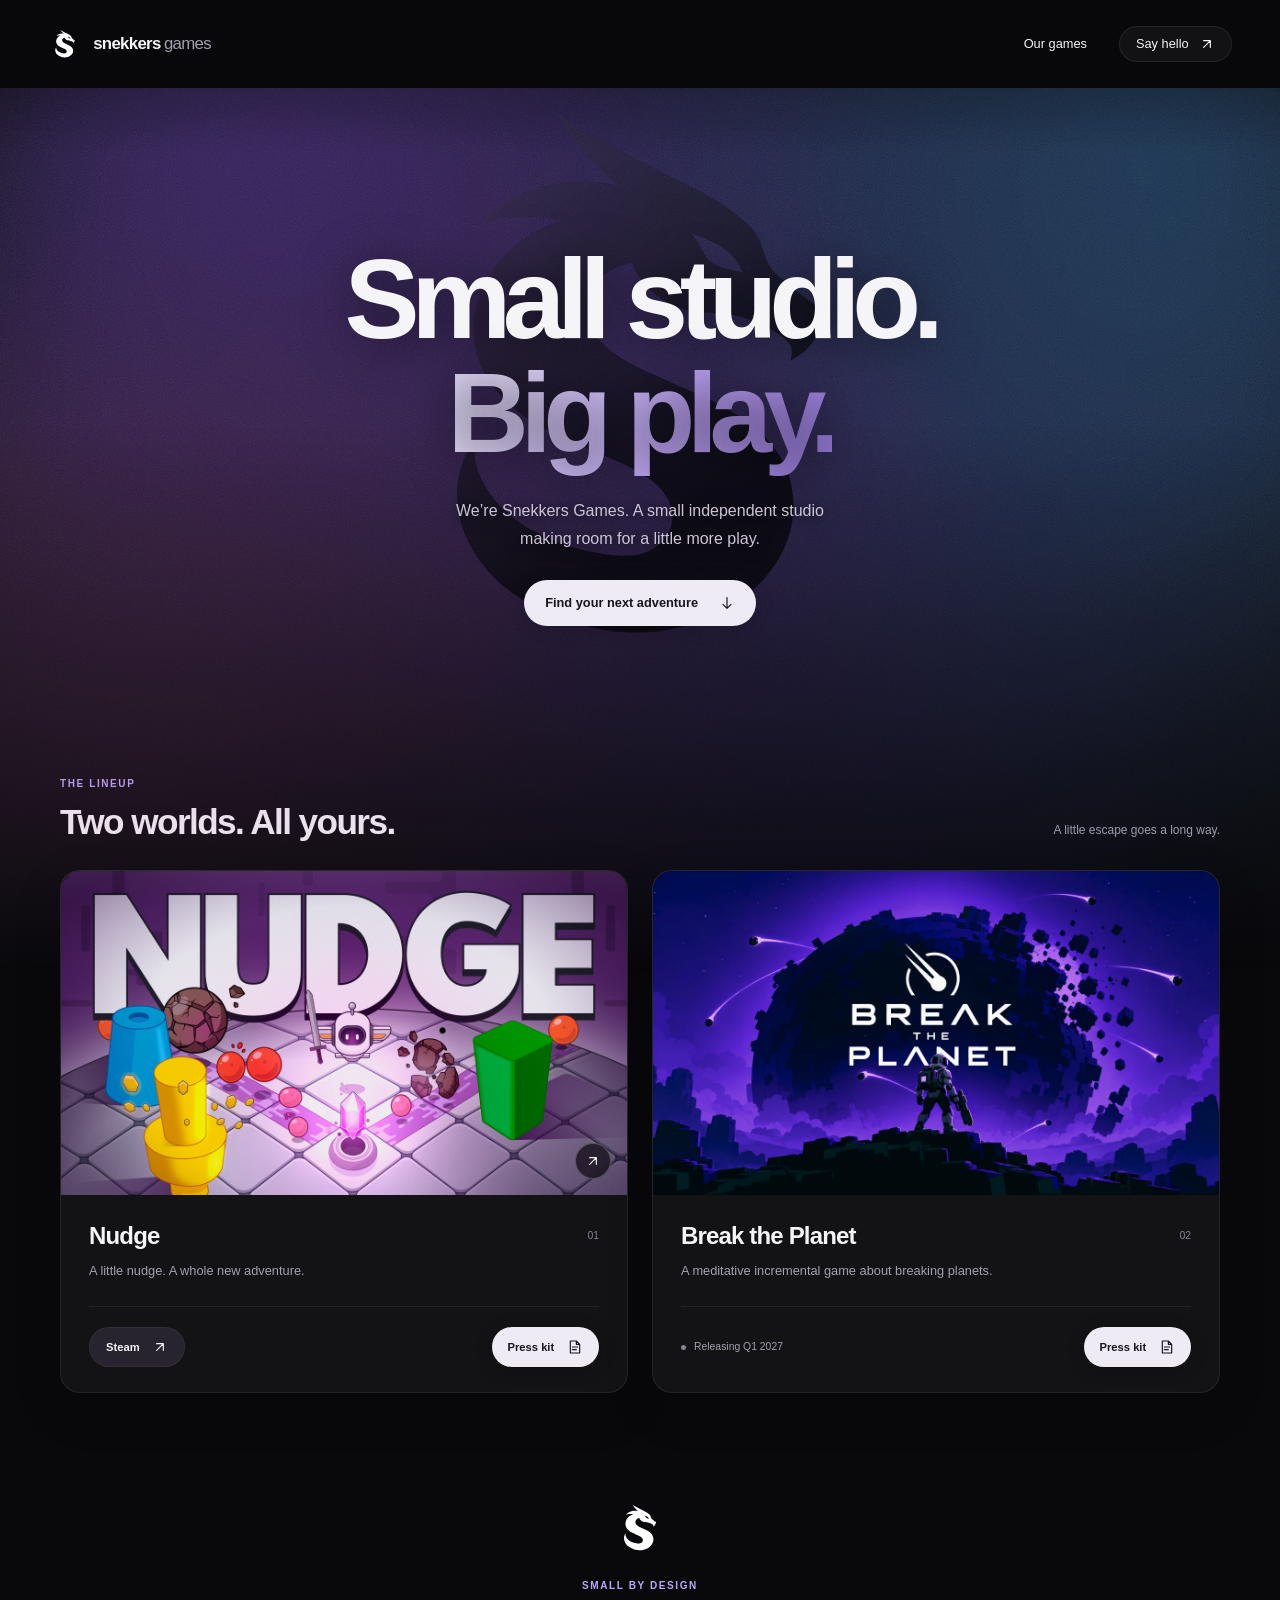
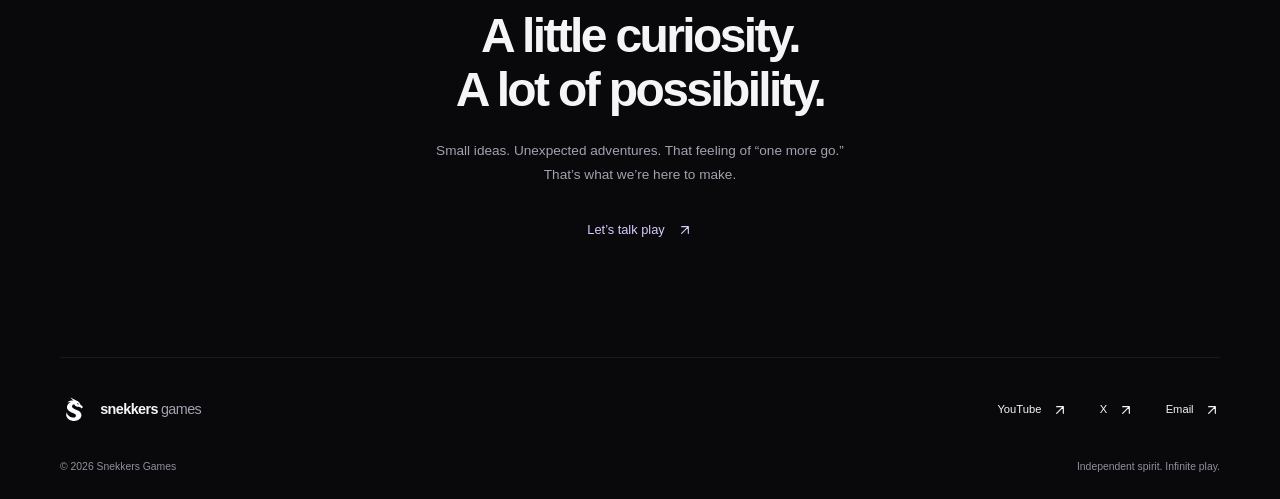
==== commit 67a346dc: "updates" ====
--- a/index.html
+++ b/index.html
@@ -41,7 +41,7 @@
           </article>
           <article class="game-card planet">
             <div class="game-artwork"><img src="./assets/break-the-planet.png" alt="Break the Planet artwork: an astronaut faces a vast crumbling planet illuminated by violet meteors." width="1232" height="706" /></div>
-            <div class="game-details"><div class="game-title-row"><h3>Break the Planet</h3><span class="game-index" aria-hidden="true">02</span></div><p>Something out of this world is on its way.</p><div class="game-bottom"><span class="game-status muted"><span class="status-dot" aria-hidden="true"></span> On the horizon</span><a class="button primary-button press-kit-button" href="./press-kit/break-the-planet/">Press kit <svg class="icon" viewBox="0 0 24 24" fill="none" stroke="currentColor" stroke-width="1.75" stroke-linecap="round" stroke-linejoin="round" aria-hidden="true" focusable="false"><path d="M14 3H5v18h14V8l-5-5ZM14 3v5h5M8 12h8M8 16h6" /></svg></a></div></div>
+            <div class="game-details"><div class="game-title-row"><h3>Break the Planet</h3><span class="game-index" aria-hidden="true">02</span></div><p>A meditative incremental game about breaking planets.</p><div class="game-bottom"><span class="game-status muted"><span class="status-dot" aria-hidden="true"></span> Releasing Q1 2027</span><a class="button primary-button press-kit-button" href="./press-kit/break-the-planet/">Press kit <svg class="icon" viewBox="0 0 24 24" fill="none" stroke="currentColor" stroke-width="1.75" stroke-linecap="round" stroke-linejoin="round" aria-hidden="true" focusable="false"><path d="M14 3H5v18h14V8l-5-5ZM14 3v5h5M8 12h8M8 16h6" /></svg></a></div></div>
           </article>
         </div>
       </section>
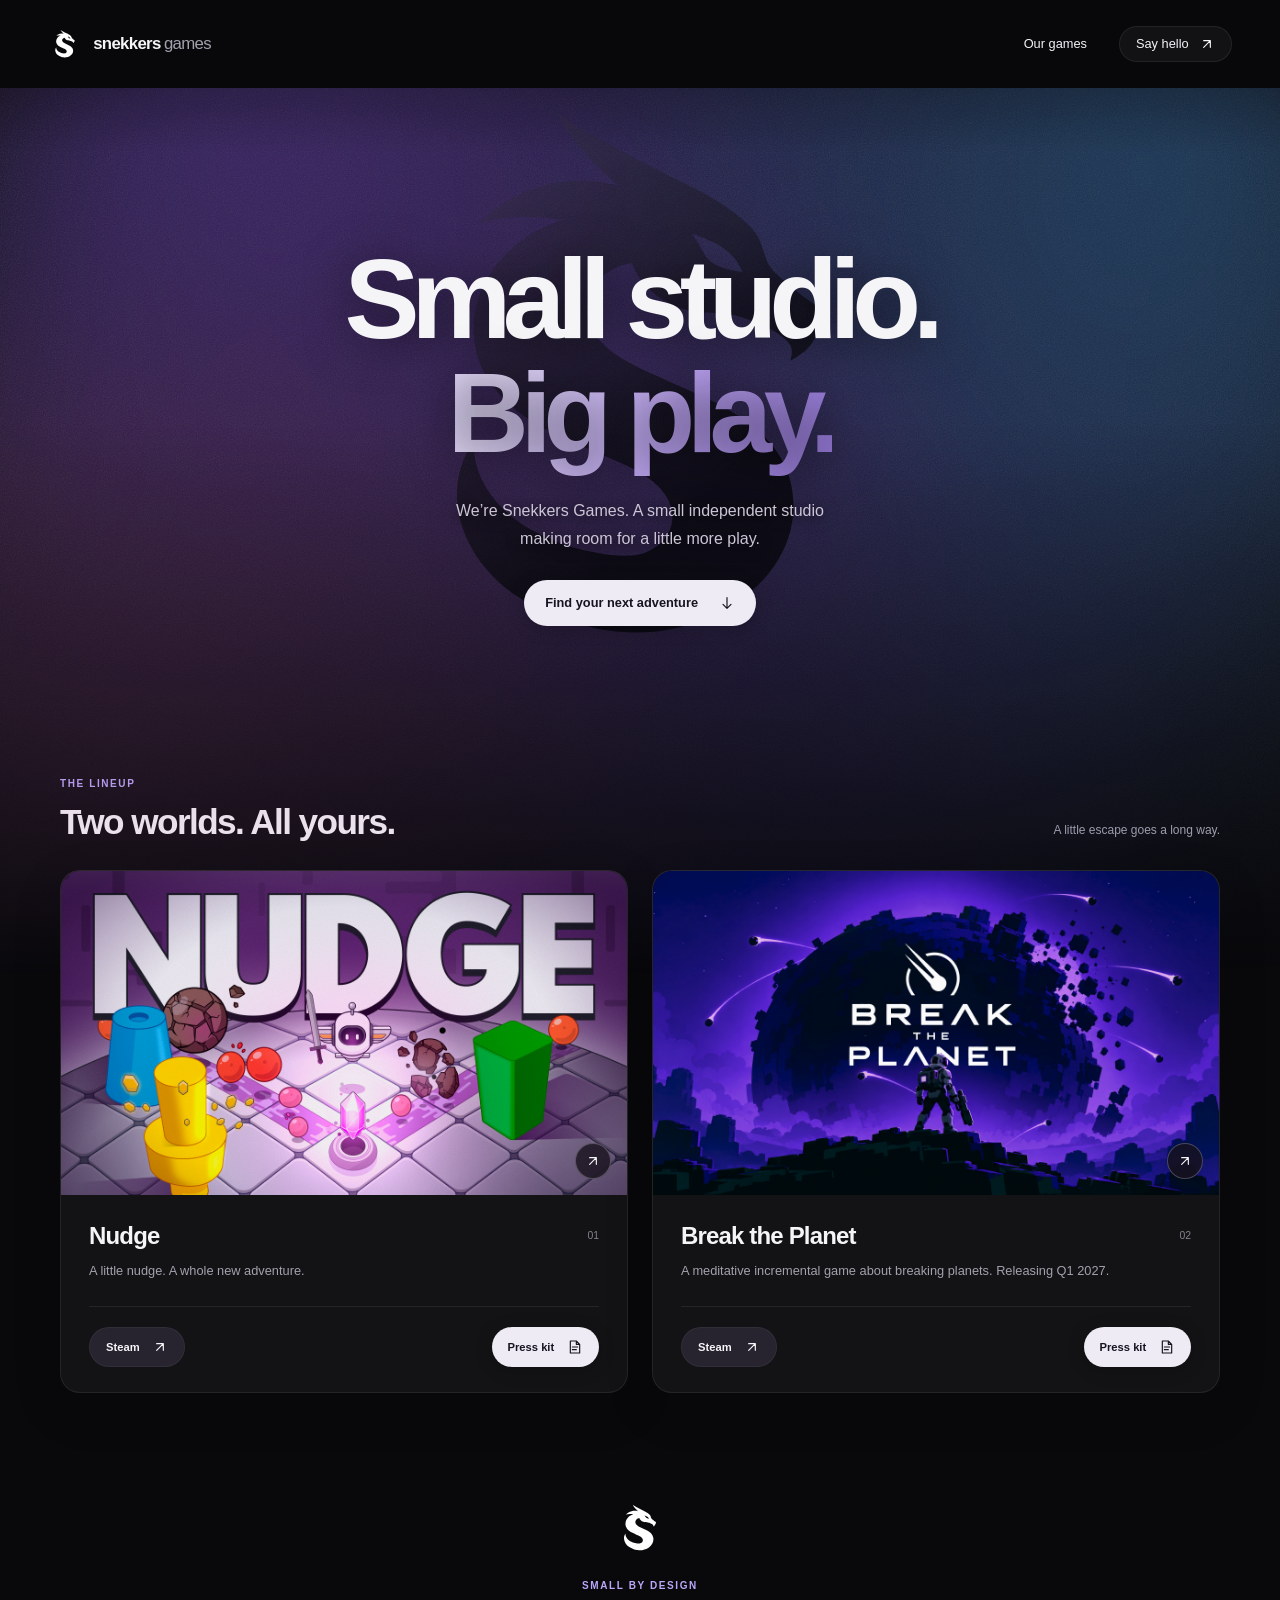
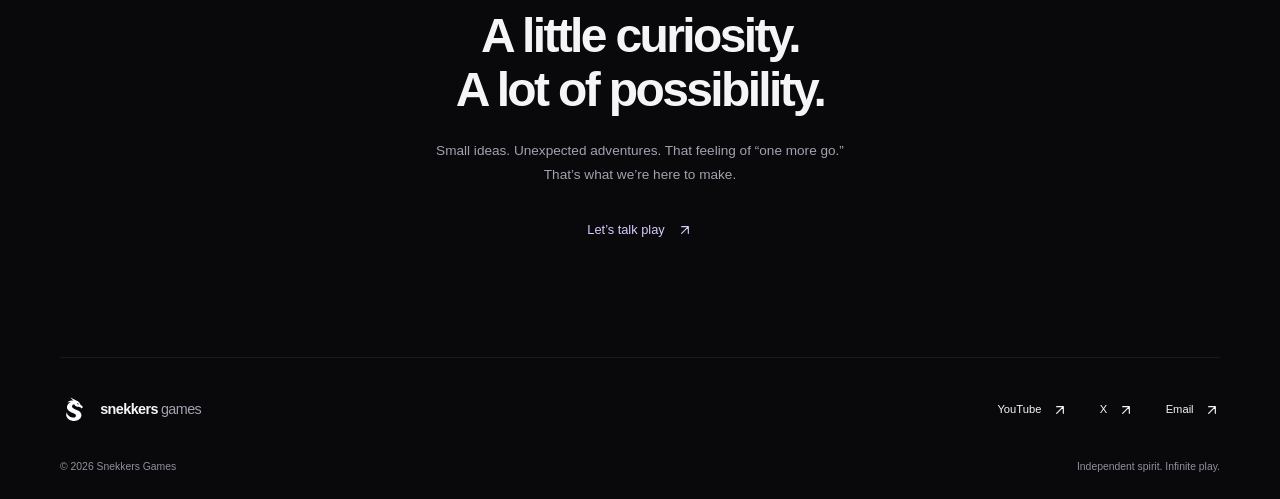
==== commit 02961bd8: "updt" ====
--- a/index.html
+++ b/index.html
@@ -40,8 +40,8 @@
             <div class="game-details"><div class="game-title-row"><h3>Nudge</h3><span class="game-index" aria-hidden="true">01</span></div><p>A little nudge. A whole new adventure.</p><div class="game-bottom game-actions"><a class="button game-button" href="https://store.steampowered.com/app/4538110/Nudge/">Steam <svg class="icon" viewBox="0 0 24 24" fill="none" stroke="currentColor" stroke-width="1.75" stroke-linecap="round" stroke-linejoin="round" aria-hidden="true" focusable="false"><path d="M7 17 17 7M7 7h10v10" /></svg></a><a class="button primary-button press-kit-button" href="./press-kit/nudge/">Press kit <svg class="icon" viewBox="0 0 24 24" fill="none" stroke="currentColor" stroke-width="1.75" stroke-linecap="round" stroke-linejoin="round" aria-hidden="true" focusable="false"><path d="M14 3H5v18h14V8l-5-5ZM14 3v5h5M8 12h8M8 16h6" /></svg></a></div></div>
           </article>
           <article class="game-card planet">
-            <div class="game-artwork"><img src="./assets/break-the-planet.png" alt="Break the Planet artwork: an astronaut faces a vast crumbling planet illuminated by violet meteors." width="1232" height="706" /></div>
-            <div class="game-details"><div class="game-title-row"><h3>Break the Planet</h3><span class="game-index" aria-hidden="true">02</span></div><p>A meditative incremental game about breaking planets.</p><div class="game-bottom"><span class="game-status muted"><span class="status-dot" aria-hidden="true"></span> Releasing Q1 2027</span><a class="button primary-button press-kit-button" href="./press-kit/break-the-planet/">Press kit <svg class="icon" viewBox="0 0 24 24" fill="none" stroke="currentColor" stroke-width="1.75" stroke-linecap="round" stroke-linejoin="round" aria-hidden="true" focusable="false"><path d="M14 3H5v18h14V8l-5-5ZM14 3v5h5M8 12h8M8 16h6" /></svg></a></div></div>
+            <a class="artwork-link" href="https://store.steampowered.com/app/5252690/Break_the_Planet" aria-label="Discover Break the Planet on Steam"><img src="./assets/break-the-planet.png" alt="Break the Planet artwork: an astronaut faces a vast crumbling planet illuminated by violet meteors." width="1232" height="706" /><span class="artwork-arrow" aria-hidden="true"><svg class="icon" viewBox="0 0 24 24" fill="none" stroke="currentColor" stroke-width="1.75" stroke-linecap="round" stroke-linejoin="round" aria-hidden="true" focusable="false"><path d="M7 17 17 7M7 7h10v10" /></svg></span></a>
+            <div class="game-details"><div class="game-title-row"><h3>Break the Planet</h3><span class="game-index" aria-hidden="true">02</span></div><p>A meditative incremental game about breaking planets. Releasing Q1 2027.</p><div class="game-bottom game-actions"><a class="button game-button" href="https://store.steampowered.com/app/5252690/Break_the_Planet">Steam <svg class="icon" viewBox="0 0 24 24" fill="none" stroke="currentColor" stroke-width="1.75" stroke-linecap="round" stroke-linejoin="round" aria-hidden="true" focusable="false"><path d="M7 17 17 7M7 7h10v10" /></svg></a><a class="button primary-button press-kit-button" href="./press-kit/break-the-planet/">Press kit <svg class="icon" viewBox="0 0 24 24" fill="none" stroke="currentColor" stroke-width="1.75" stroke-linecap="round" stroke-linejoin="round" aria-hidden="true" focusable="false"><path d="M14 3H5v18h14V8l-5-5ZM14 3v5h5M8 12h8M8 16h6" /></svg></a></div></div>
           </article>
         </div>
       </section>
